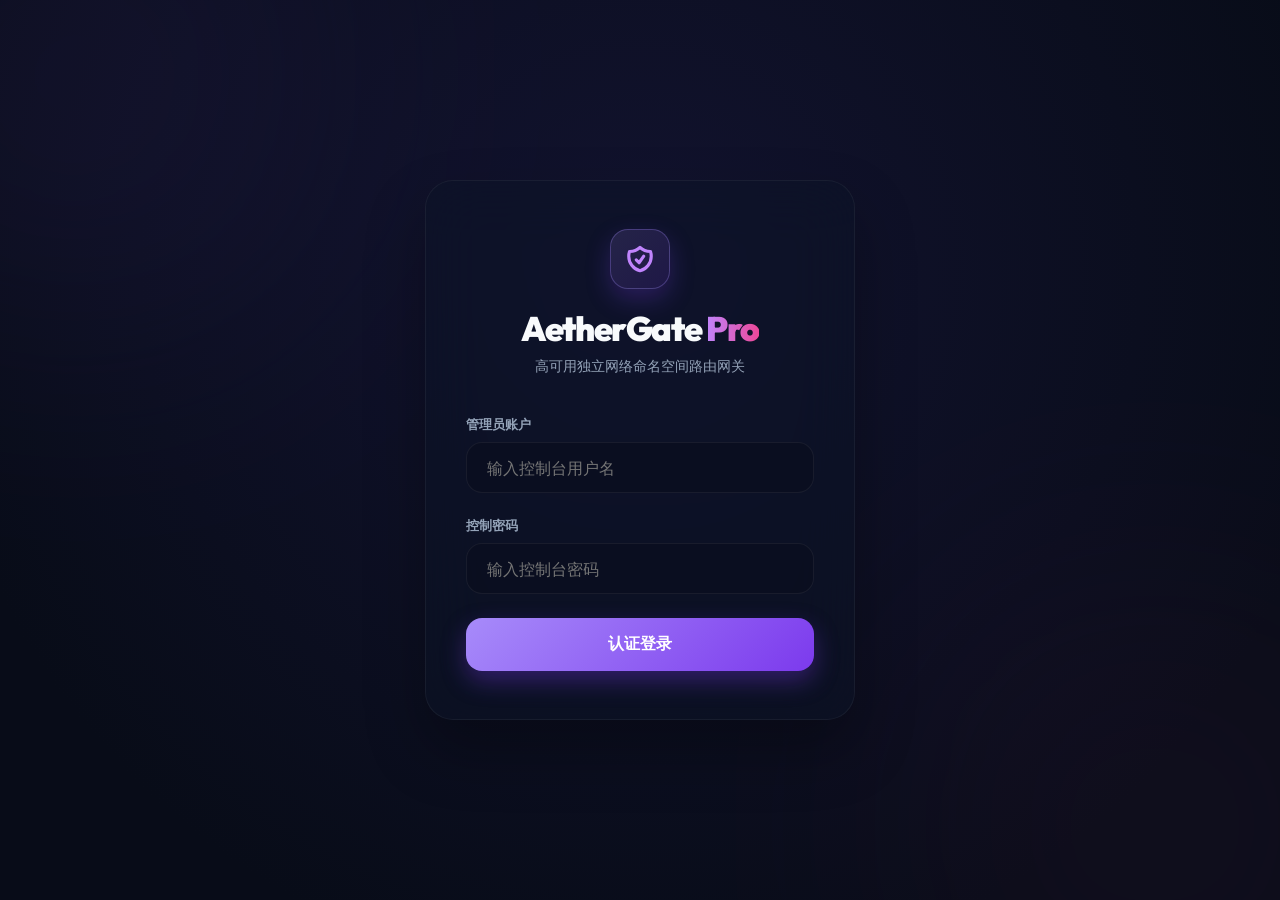
==== web/login.html @ 3567e90a "feat: optimize AutoPilot stability, layout, and add one-key bootstrap installer" ====
<!DOCTYPE html>
<html lang="zh-CN">
<head>
    <meta charset="UTF-8">
    <meta name="viewport" content="width=device-width, initial-scale=1.0">
    <title>AetherGate Pro - 网关安全认证</title>
    <link href="https://fonts.googleapis.com/css2?family=Outfit:wght@500;600;700;800;900&family=Plus+Jakarta+Sans:wght@400;500;600;700&display=swap" rel="stylesheet">
    <style>
        :root {
            --bg-color: #080c18;
            --glass-bg: rgba(13, 20, 38, 0.45);
            --glass-border: rgba(255, 255, 255, 0.05);
            --primary: #8b5cf6;
            --primary-gradient: linear-gradient(135deg, #a78bfa 0%, #7c3aed 100%);
            --text-primary: #f8fafc;
            --text-secondary: #94a3b8;
            --danger: #f43f5e;
        }

        * {
            box-sizing: border-box;
            margin: 0;
            padding: 0;
        }

        html, body {
            width: 100%;
            height: 100%;
            margin: 0;
            padding: 0;
        }

        body {
            font-family: 'Plus Jakarta Sans', sans-serif;
            background-color: var(--bg-color);
            background-image: radial-gradient(circle at 50% 30%, rgba(30, 27, 75, 0.45) 0%, var(--bg-color) 80%);
            min-height: 100vh;
            display: flex;
            align-items: center;
            justify-content: center;
            color: var(--text-primary);
            overflow: hidden;
            position: relative;
        }

        /* Abstract glowing orbs */
        .orb {
            position: absolute;
            border-radius: 50%;
            filter: blur(140px);
            z-index: 0;
            opacity: 0.4;
            pointer-events: none;
        }
        .orb-1 {
            width: 450px;
            height: 450px;
            background: rgba(139, 92, 246, 0.25);
            top: -150px;
            left: -150px;
        }
        .orb-2 {
            width: 450px;
            height: 450px;
            background: rgba(236, 72, 153, 0.15);
            bottom: -150px;
            right: -100px;
        }

        .login-card {
            position: relative;
            z-index: 10;
            width: 100%;
            max-width: 430px;
            padding: 3rem 2.5rem;
            border-radius: 28px;
            background: var(--glass-bg);
            border: 1px solid var(--glass-border);
            backdrop-filter: blur(28px);
            -webkit-backdrop-filter: blur(28px);
            box-shadow: 0 30px 60px rgba(0, 0, 0, 0.3);
            animation: cardAppear 0.8s cubic-bezier(0.16, 1, 0.3, 1);
        }

        @keyframes cardAppear {
            from { opacity: 0; transform: translateY(30px); }
            to { opacity: 1; transform: translateY(0); }
        }

        .brand-section {
            text-align: center;
            margin-bottom: 2.5rem;
        }

        .logo-icon {
            width: 60px;
            height: 60px;
            border-radius: 18px;
            background: linear-gradient(135deg, rgba(167, 139, 250, 0.15) 0%, rgba(124, 58, 237, 0.15) 100%);
            border: 1px solid rgba(167, 139, 250, 0.3);
            display: inline-flex;
            align-items: center;
            justify-content: center;
            color: #c084fc;
            margin-bottom: 1.25rem;
            box-shadow: 0 10px 25px rgba(124, 58, 237, 0.25);
        }
        .logo-icon svg {
            width: 30px;
            height: 30px;
        }

        .brand-section h1 {
            font-family: 'Outfit', sans-serif;
            font-size: 2.125rem;
            font-weight: 900;
            letter-spacing: -0.04em;
            margin-bottom: 0.375rem;
            line-height: 1.2;
        }
        .brand-section h1 span {
            background: linear-gradient(to right, #c084fc, #ec4899);
            -webkit-background-clip: text;
            -webkit-text-fill-color: transparent;
        }

        .brand-section p {
            font-size: 0.875rem;
            color: var(--text-secondary);
            font-weight: 500;
        }

        .form-group {
            margin-bottom: 1.5rem;
            display: flex;
            flex-direction: column;
            gap: 0.5rem;
        }

        .form-group label {
            font-size: 0.8125rem;
            font-weight: 600;
            color: var(--text-secondary);
        }

        .form-control {
            width: 100%;
            padding: 0.875rem 1.25rem;
            border-radius: 16px;
            background: rgba(10, 15, 30, 0.7);
            border: 1px solid rgba(255, 255, 255, 0.06);
            color: var(--text-primary);
            font-size: 1rem;
            transition: all 0.3s cubic-bezier(0.16, 1, 0.3, 1);
            font-family: inherit;
        }

        .form-control:focus {
            outline: none;
            border-color: var(--primary);
            box-shadow: 0 0 0 4px rgba(124, 58, 237, 0.15);
            background: rgba(10, 15, 30, 0.9);
        }

        .btn-submit {
            width: 100%;
            padding: 1rem;
            border-radius: 16px;
            background: var(--primary-gradient);
            border: none;
            color: white;
            font-size: 1rem;
            font-weight: 700;
            cursor: pointer;
            transition: all 0.3s cubic-bezier(0.16, 1, 0.3, 1);
            box-shadow: 0 10px 25px rgba(124, 58, 237, 0.35);
            margin-top: 1.5rem;
            display: flex;
            align-items: center;
            justify-content: center;
            gap: 0.5rem;
        }

        .btn-submit:hover {
            transform: translateY(-2px);
            box-shadow: 0 14px 30px rgba(124, 58, 237, 0.45);
        }

        .btn-submit:active {
            transform: translateY(0);
        }

        .error-box {
            background: rgba(244, 63, 94, 0.1);
            border: 1px solid rgba(244, 63, 94, 0.2);
            color: var(--danger);
            padding: 0.875rem;
            border-radius: 14px;
            font-size: 0.875rem;
            margin-bottom: 1.5rem;
            display: none;
            text-align: center;
            font-weight: 600;
            animation: shake 0.4s ease;
        }

        @keyframes shake {
            0%, 100% { transform: translateX(0); }
            20%, 60% { transform: translateX(-6px); }
            40%, 80% { transform: translateX(6px); }
        }
    </style>
</head>
<body>
    <div class="ambient-glow" style="position: absolute; top: 0; left: 0; right: 0; bottom: 0; overflow: hidden; pointer-events: none; z-index: 0;">
        <div class="orb orb-1"></div>
        <div class="orb orb-2"></div>
    </div>

    <div class="login-card">
        <div class="brand-section">
            <div class="logo-icon">
                <svg viewBox="0 0 24 24" fill="none" stroke="currentColor" stroke-width="2.5">
                    <path stroke-linecap="round" stroke-linejoin="round" d="M9 12.75L11.25 15 15 9.75m-3-7.036A11.959 11.959 0 013.598 6 11.99 11.99 0 003 9.749c0 5.592 3.824 10.29 9 11.622 5.176-1.332 9-6.03 9-11.622 0-1.31-.21-2.57-.598-3.751h-.152c-3.196 0-6.1-1.248-8.25-3.285z" />
                </svg>
            </div>
            <h1>AetherGate <span>Pro</span></h1>
            <p>高可用独立网络命名空间路由网关</p>
        </div>
        
        <div id="error-msg" class="error-box"></div>

        <form id="login-form">
            <div class="form-group">
                <label for="username">管理员账户</label>
                <input type="text" id="username" class="form-control" placeholder="输入控制台用户名" autocomplete="username" required>
            </div>
            <div class="form-group">
                <label for="password">控制密码</label>
                <input type="password" id="password" class="form-control" placeholder="输入控制台密码" autocomplete="current-password" required>
            </div>
            <button type="submit" class="btn-submit">
                认证登录
            </button>
        </form>
    </div>

    <script>
        const form = document.getElementById("login-form");
        const errorMsg = document.getElementById("error-msg");

        form.addEventListener("submit", async (e) => {
            e.preventDefault();
            errorMsg.style.display = "none";
            
            const username = document.getElementById("username").value;
            const password = document.getElementById("password").value;
            
            // Extract secret path prefix if present
            const secretPath = window.location.pathname.split("/")[1] || "";
            const apiPrefix = secretPath && secretPath !== "index.html" && secretPath !== "login.html" ? `/${secretPath}` : "";

            try {
                const res = await fetch(`${apiPrefix}/api/login`, {
                    method: "POST",
                    headers: { "Content-Type": "application/json" },
                    body: JSON.stringify({ username, password })
                });
                
                const data = await res.json();
                if (res.ok && data.success) {
                    window.location.reload();
                } else {
                    errorMsg.textContent = data.error || "账户验证错误，请重新输入";
                    errorMsg.style.display = "block";
                }
            } catch (err) {
                errorMsg.textContent = "网关服务端通信超时，请检查服务状态";
                errorMsg.style.display = "block";
            }
        });
    </script>
</body>
</html>
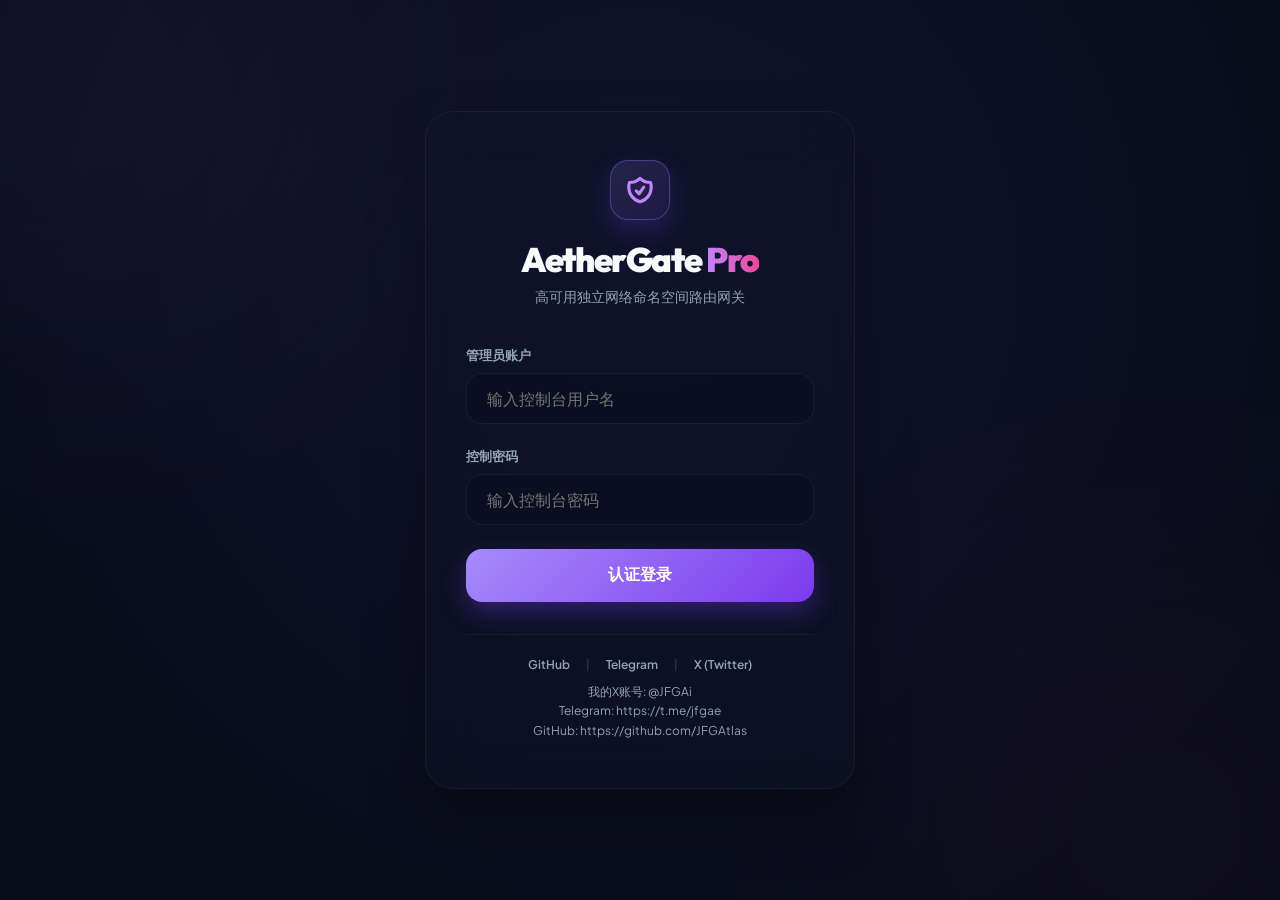
==== commit c3fd1d9d: "docs: add donation info, charity project declaration, and author social links" ====
--- a/web/login.html
+++ b/web/login.html
@@ -243,6 +243,19 @@
                 认证登录
             </button>
         </form>
+        
+        <div class="login-footer" style="margin-top: 2rem; border-top: 1px solid rgba(255, 255, 255, 0.05); padding-top: 1.25rem; text-align: center; font-size: 0.75rem; color: var(--text-secondary); line-height: 1.6;">
+            <div style="margin-bottom: 0.5rem; display: flex; justify-content: center; gap: 1rem;">
+                <a href="https://github.com/JFGAtlas" target="_blank" style="color: var(--text-secondary); text-decoration: none; font-weight: 600; transition: color 0.3s;" onmouseover="this.style.color='#c084fc'" onmouseout="this.style.color='var(--text-secondary)'">GitHub</a>
+                <span style="opacity: 0.3;">|</span>
+                <a href="https://t.me/jfgae" target="_blank" style="color: var(--text-secondary); text-decoration: none; font-weight: 600; transition: color 0.3s;" onmouseover="this.style.color='#c084fc'" onmouseout="this.style.color='var(--text-secondary)'">Telegram</a>
+                <span style="opacity: 0.3;">|</span>
+                <a href="https://x.com/JFGAi" target="_blank" style="color: var(--text-secondary); text-decoration: none; font-weight: 600; transition: color 0.3s;" onmouseover="this.style.color='#c084fc'" onmouseout="this.style.color='var(--text-secondary)'">X (Twitter)</a>
+            </div>
+            <div>我的X账号: @JFGAi</div>
+            <div>Telegram: https://t.me/jfgae</div>
+            <div>GitHub: https://github.com/JFGAtlas</div>
+        </div>
     </div>
 
     <script>
